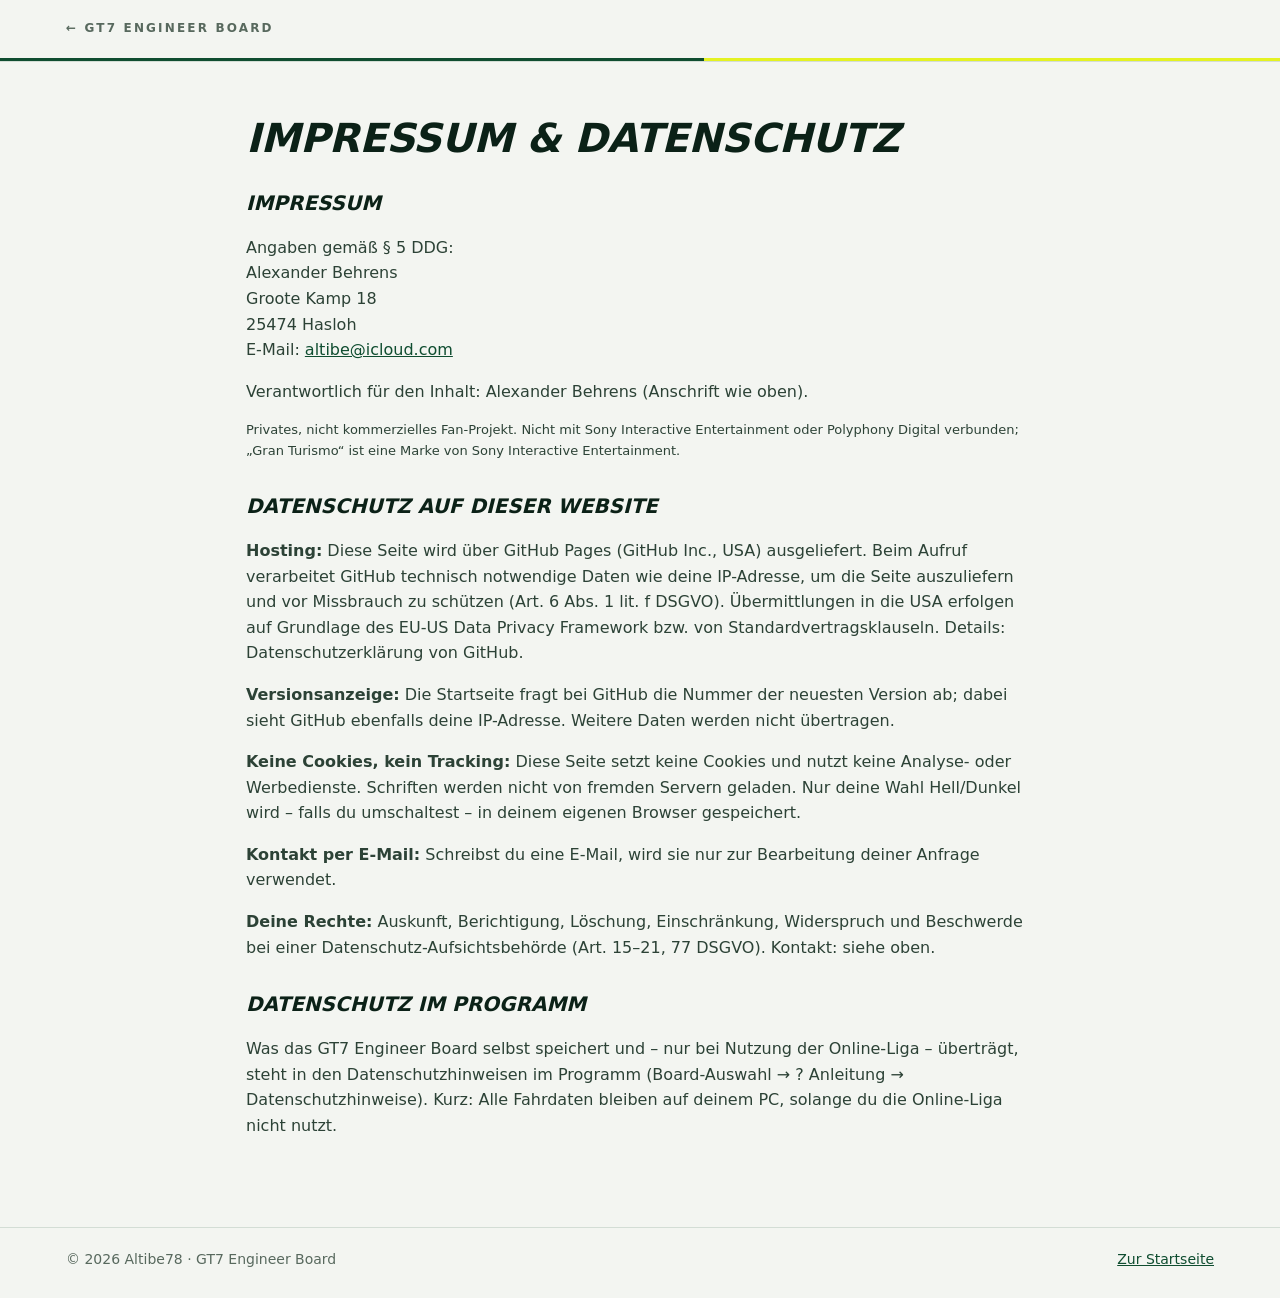
==== docs/impressum.html @ f4461c95 "Projektseite (GitHub Pages): Funktionen, Screenshots hell/dunkel, Download, Impressum Co-Authored-By" ====
<!DOCTYPE html>
<html lang="de">
<head>
<meta charset="UTF-8">
<meta name="viewport" content="width=device-width, initial-scale=1.0">
<title>Impressum &amp; Datenschutz</title>
<link rel="icon" href="img/favicon.png">
<link rel="stylesheet" href="style.css">
<meta name="robots" content="noindex">
<script>
  try { var t = localStorage.getItem('gt7-site-theme'); if (t) document.documentElement.setAttribute('data-theme', t); } catch (e) {}
</script>
</head>
<body>
  <header class="top">
    <div class="wrap top-in">
      <a class="logo" href="index.html"><span>← GT7 Engineer Board</span></a>
    </div>
  </header>

  <main class="wrap page">
    <h1>Impressum &amp; Datenschutz</h1>

    <h2>Impressum</h2>
    <p>Angaben gemäß § 5 DDG:<br>
      Alexander Behrens<br>
      Groote Kamp 18<br>
      25474 Hasloh<br>
      E-Mail: <a href="mailto:altibe@icloud.com">altibe@icloud.com</a></p>
    <p>Verantwortlich für den Inhalt: Alexander Behrens (Anschrift wie oben).</p>
    <p class="small">Privates, nicht kommerzielles Fan-Projekt. Nicht mit Sony Interactive Entertainment oder Polyphony Digital
      verbunden; „Gran Turismo“ ist eine Marke von Sony Interactive Entertainment.</p>

    <h2>Datenschutz auf dieser Website</h2>
    <p><b>Hosting:</b> Diese Seite wird über GitHub Pages (GitHub Inc., USA) ausgeliefert. Beim Aufruf verarbeitet GitHub
      technisch notwendige Daten wie deine IP-Adresse, um die Seite auszuliefern und vor Missbrauch zu schützen
      (Art. 6 Abs. 1 lit. f DSGVO). Übermittlungen in die USA erfolgen auf Grundlage des EU-US Data Privacy Framework
      bzw. von Standardvertragsklauseln. Details: Datenschutzerklärung von GitHub.</p>
    <p><b>Versionsanzeige:</b> Die Startseite fragt bei GitHub die Nummer der neuesten Version ab; dabei sieht GitHub
      ebenfalls deine IP-Adresse. Weitere Daten werden nicht übertragen.</p>
    <p><b>Keine Cookies, kein Tracking:</b> Diese Seite setzt keine Cookies und nutzt keine Analyse- oder Werbedienste.
      Schriften werden nicht von fremden Servern geladen. Nur deine Wahl Hell/Dunkel wird – falls du umschaltest – in
      deinem eigenen Browser gespeichert.</p>
    <p><b>Kontakt per E-Mail:</b> Schreibst du eine E-Mail, wird sie nur zur Bearbeitung deiner Anfrage verwendet.</p>
    <p><b>Deine Rechte:</b> Auskunft, Berichtigung, Löschung, Einschränkung, Widerspruch und Beschwerde bei einer
      Datenschutz-Aufsichtsbehörde (Art. 15–21, 77 DSGVO). Kontakt: siehe oben.</p>

    <h2>Datenschutz im Programm</h2>
    <p>Was das GT7 Engineer Board selbst speichert und – nur bei Nutzung der Online-Liga – überträgt, steht in den
      Datenschutzhinweisen im Programm (Board-Auswahl → ? Anleitung → Datenschutzhinweise). Kurz: Alle Fahrdaten bleiben
      auf deinem PC, solange du die Online-Liga nicht nutzt.</p>
  </main>

  <footer>
    <div class="wrap foot"><span>© 2026 Altibe78 · GT7 Engineer Board</span><a href="index.html">Zur Startseite</a></div>
  </footer>
</body>
</html>
---- docs/style.css ----
/* GT7 Engineer Board – Projektseite im Altibe78-Look (Racing-Gruen + Signalgelb).
   Schriften bewusst lokal/Systemschriften: keine Verbindung zu Google Fonts o. ae. */
:root{
  color-scheme: dark;
  --sans: "Saira", "Segoe UI", system-ui, -apple-system, Roboto, sans-serif;
  --brand:#0f4d30; --hi:#e4f222; --hi-ink:#0a2a1a; --accent:#e4f222;
  --bg:#070908; --panel:#0e1411; --panel-2:#131c17;
  --line:#1e2b24; --line-2:#2c3b32;
  --text:#eef2ec; --text-2:#c3cec6; --muted:#8a998f;
  --shadow:rgba(0,0,0,.6);
}
@media (prefers-color-scheme: light){
  :root:not([data-theme="dark"]){
    color-scheme: light;
    --accent:#0f4d30;
    --bg:#f3f5f1; --panel:#ffffff; --panel-2:#eef3ee;
    --line:#d3ddd5; --line-2:#b7c5bb;
    --text:#0b2117; --text-2:#2c4236; --muted:#58695e;
    --shadow:rgba(11,33,23,.16);
  }
}
:root[data-theme="light"]{
  color-scheme: light;
  --accent:#0f4d30;
  --bg:#f3f5f1; --panel:#ffffff; --panel-2:#eef3ee;
  --line:#d3ddd5; --line-2:#b7c5bb;
  --text:#0b2117; --text-2:#2c4236; --muted:#58695e;
  --shadow:rgba(11,33,23,.16);
}

*{ box-sizing:border-box; }
/* Bilder je Farbschema: th-d = dunkel, th-l = hell (versteckte Bilder laedt der Browser per lazy nicht) */
img.th-l{ display:none !important; }
:root[data-theme="light"] img.th-d{ display:none !important; }
:root[data-theme="light"] img.th-l{ display:block !important; }
@media (prefers-color-scheme: light){
  :root:not([data-theme="dark"]) img.th-d{ display:none !important; }
  :root:not([data-theme="dark"]) img.th-l{ display:block !important; }
}
html{ scroll-behavior:smooth; scroll-padding-top:72px; }
body{ margin:0; background:var(--bg); color:var(--text); font-family:var(--sans); font-size:16px; line-height:1.6; }
img{ max-width:100%; display:block; }
a{ color:var(--accent); }
.wrap{ max-width:1180px; margin:0 auto; padding:0 16px; }
.small{ font-size:13px; color:var(--muted); }

/* Kopfzeile */
.top{ position:sticky; top:0; z-index:5; background:color-mix(in srgb, var(--bg) 88%, transparent);
  backdrop-filter:blur(8px); border-bottom:1px solid var(--line); }
.top::after{ content:""; display:block; height:3px; background:linear-gradient(90deg, var(--brand) 0 55%, var(--hi) 55%); }
.top-in{ display:flex; align-items:center; justify-content:space-between; gap:12px; min-height:58px; }
.logo{ display:flex; align-items:center; gap:10px; text-decoration:none; color:var(--muted); font-size:12px;
  letter-spacing:.18em; text-transform:uppercase; font-weight:600; }
.logo img{ height:26px; width:auto; }
nav{ display:flex; align-items:center; gap:4px; }
nav a{ color:var(--text-2); text-decoration:none; font-style:italic; font-weight:800; text-transform:uppercase;
  font-size:13px; padding:6px 10px; letter-spacing:.03em; }
nav a:hover{ color:var(--text); box-shadow:inset 0 -3px 0 var(--hi); }
#theme{ font:600 12px var(--sans); color:var(--text); background:var(--panel-2); border:1px solid var(--line-2);
  border-radius:6px; padding:5px 10px; cursor:pointer; margin-left:6px; }

/* Knoepfe, Abzeichen */
.btn{ display:inline-block; text-decoration:none; font-style:italic; font-weight:800; text-transform:uppercase;
  letter-spacing:.03em; padding:12px 22px; color:var(--text); border:1px solid var(--line-2); background:var(--panel);
  clip-path:polygon(10px 0, 100% 0, calc(100% - 10px) 100%, 0 100%); }
.btn.primary{ background:var(--hi); color:var(--hi-ink); border-color:var(--hi); }
.btn:hover{ filter:brightness(1.08); }
.btn.big{ font-size:18px; padding:16px 30px; }
.badge{ display:inline-block; font-size:12px; font-weight:700; letter-spacing:.12em; text-transform:uppercase;
  color:var(--hi-ink); background:var(--hi); padding:3px 10px; transform:skewX(-12deg); }

/* Kopfbereich */
.hero{ display:grid; grid-template-columns:1fr 1.15fr; gap:32px; align-items:center; padding-top:56px; padding-bottom:40px; }
h1{ font-size:clamp(34px, 5vw, 58px); line-height:1.02; margin:16px 0 18px; font-style:italic; font-weight:900;
  text-transform:uppercase; letter-spacing:-.01em; }
h1 em{ color:var(--accent); }
.lead{ font-size:18px; color:var(--text-2); margin:0 0 24px; max-width:520px; }
.cta{ display:flex; gap:12px; flex-wrap:wrap; }
.facts{ list-style:none; padding:0; margin:28px 0 0; display:flex; gap:28px; flex-wrap:wrap; color:var(--muted); font-size:14px; }
.facts b{ display:block; color:var(--text); font-size:26px; font-style:italic; font-weight:900; line-height:1.1; }
.hero-img{ width:100%; border-radius:6px; }

/* Abschnitte */
section{ padding-top:40px; padding-bottom:40px; }
h2.sec, .dl h2{ font-size:clamp(26px, 3.4vw, 36px); font-style:italic; font-weight:900; text-transform:uppercase; margin:0 0 28px; }
h2.sec::before{ content:""; display:inline-block; width:26px; height:7px; margin-right:12px; vertical-align:8px;
  background:var(--hi); transform:skewX(-30deg); box-shadow:0 0 0 1px var(--brand); }

.feat{ display:grid; grid-template-columns:1.5fr 1fr; gap:36px; align-items:center; margin:0 0 64px; }
.feat.rev{ grid-template-columns:1fr 1.5fr; }
.feat.rev figure{ order:2; }
.feat figure{ margin:0; }
.shot{ width:100%; border-radius:8px; border:1px solid var(--line-2); box-shadow:0 18px 40px var(--shadow); }
.num{ display:inline-block; font-style:italic; font-weight:900; font-size:13px; color:var(--hi-ink); background:var(--hi);
  padding:1px 8px; transform:skewX(-12deg); }
h3{ font-size:28px; font-style:italic; font-weight:900; text-transform:uppercase; margin:10px 0 8px; line-height:1.1; }
.feat p{ color:var(--text-2); margin:0 0 12px; }
.feat ul{ margin:0; padding-left:0; list-style:none; }
.feat li{ position:relative; padding-left:20px; margin:6px 0; color:var(--text-2); }
.feat li::before{ content:""; position:absolute; left:0; top:.7em; width:10px; height:3px; background:var(--hi);
  transform:skewX(-30deg); box-shadow:0 0 0 1px var(--brand); }
.feat li b{ color:var(--text); }

/* Race Engineer: Sprechblasen statt Screenshot */
.voice{ background:var(--panel); border:1px solid var(--line-2); border-radius:8px; padding:28px; display:flex;
  flex-direction:column; gap:12px; box-shadow:0 18px 40px var(--shadow); }
.bubble{ align-self:flex-start; background:var(--panel-2); border:1px solid var(--line-2); border-left:4px solid var(--hi);
  padding:10px 16px; border-radius:4px 14px 14px 4px; font-size:19px; font-style:italic; font-weight:700; }
.bubble:nth-child(even){ align-self:flex-end; }
.wave{ display:flex; gap:5px; align-items:center; height:44px; margin-top:6px; }
.wave i{ width:6px; background:var(--accent); border-radius:3px; animation:wave 1.1s ease-in-out infinite; }
.wave i:nth-child(3n){ animation-delay:-.3s; } .wave i:nth-child(3n+1){ animation-delay:-.6s; } .wave i:nth-child(4n){ animation-delay:-.9s; }
@keyframes wave{ 0%,100%{ height:8px; } 50%{ height:40px; } }
@media (prefers-reduced-motion: reduce){ .wave i{ animation:none; height:20px; } }

.more{ display:grid; grid-template-columns:repeat(4, 1fr); gap:14px; }
.more div{ background:var(--panel); border:1px solid var(--line); border-radius:8px; padding:16px 18px; }
h4{ margin:0 0 4px; font-style:italic; font-weight:900; text-transform:uppercase; font-size:16px; }
.more p{ margin:0; color:var(--muted); font-size:14px; }

/* Ablauf */
.steps{ list-style:none; padding:0; margin:0 0 32px; display:grid; grid-template-columns:repeat(3, 1fr); gap:14px; }
.steps li{ background:var(--panel); border:1px solid var(--line); border-radius:8px; padding:20px; }
.steps span{ display:inline-block; font-size:28px; font-weight:900; font-style:italic; color:var(--accent); }
.steps p{ margin:4px 0 0; color:var(--text-2); font-size:15px; }
.setup{ margin:0 auto; max-width:900px; }
figcaption{ text-align:center; color:var(--muted); font-size:14px; margin-top:12px; }

/* Download */
.dl{ display:grid; grid-template-columns:1.6fr 1fr; gap:32px; align-items:center; background:var(--panel);
  border:1px solid var(--line-2); border-radius:10px; padding:32px; position:relative; overflow:hidden; }
.dl::before{ content:""; position:absolute; inset:0 auto 0 0; width:6px; background:var(--hi); }
.dl h2{ margin:12px 0 10px; }
.dl p, .dl li{ color:var(--text-2); }
.dl ol{ padding-left:20px; }
.dl-btns{ display:flex; flex-direction:column; gap:10px; align-items:center; text-align:center; }

footer{ border-top:1px solid var(--line); margin-top:32px; }
.foot{ display:flex; flex-wrap:wrap; gap:8px 24px; justify-content:space-between; align-items:center; padding-top:20px;
  padding-bottom:28px; font-size:14px; color:var(--muted); }

/* Unterseite */
.page{ max-width:820px; padding-top:40px; padding-bottom:40px; }
.page h1{ font-size:clamp(28px, 4vw, 40px); }
.page h2{ font-size:20px; font-style:italic; font-weight:900; text-transform:uppercase; margin:28px 0 8px; }
.page p, .page li{ color:var(--text-2); }

@media (max-width:900px){
  .hero, .feat, .feat.rev, .dl{ grid-template-columns:1fr; }
  .feat.rev figure{ order:0; }
  .hero{ padding-top:32px; }
  .more{ grid-template-columns:1fr 1fr; }
  .steps{ grid-template-columns:1fr; }
  .feat{ gap:18px; margin-bottom:48px; }
}
@media (max-width:560px){
  nav a{ display:none; }
  .logo span{ display:none; }
  .more{ grid-template-columns:1fr; }
  .dl{ padding:22px; }
  .btn.big{ font-size:16px; padding:14px 22px; }
}
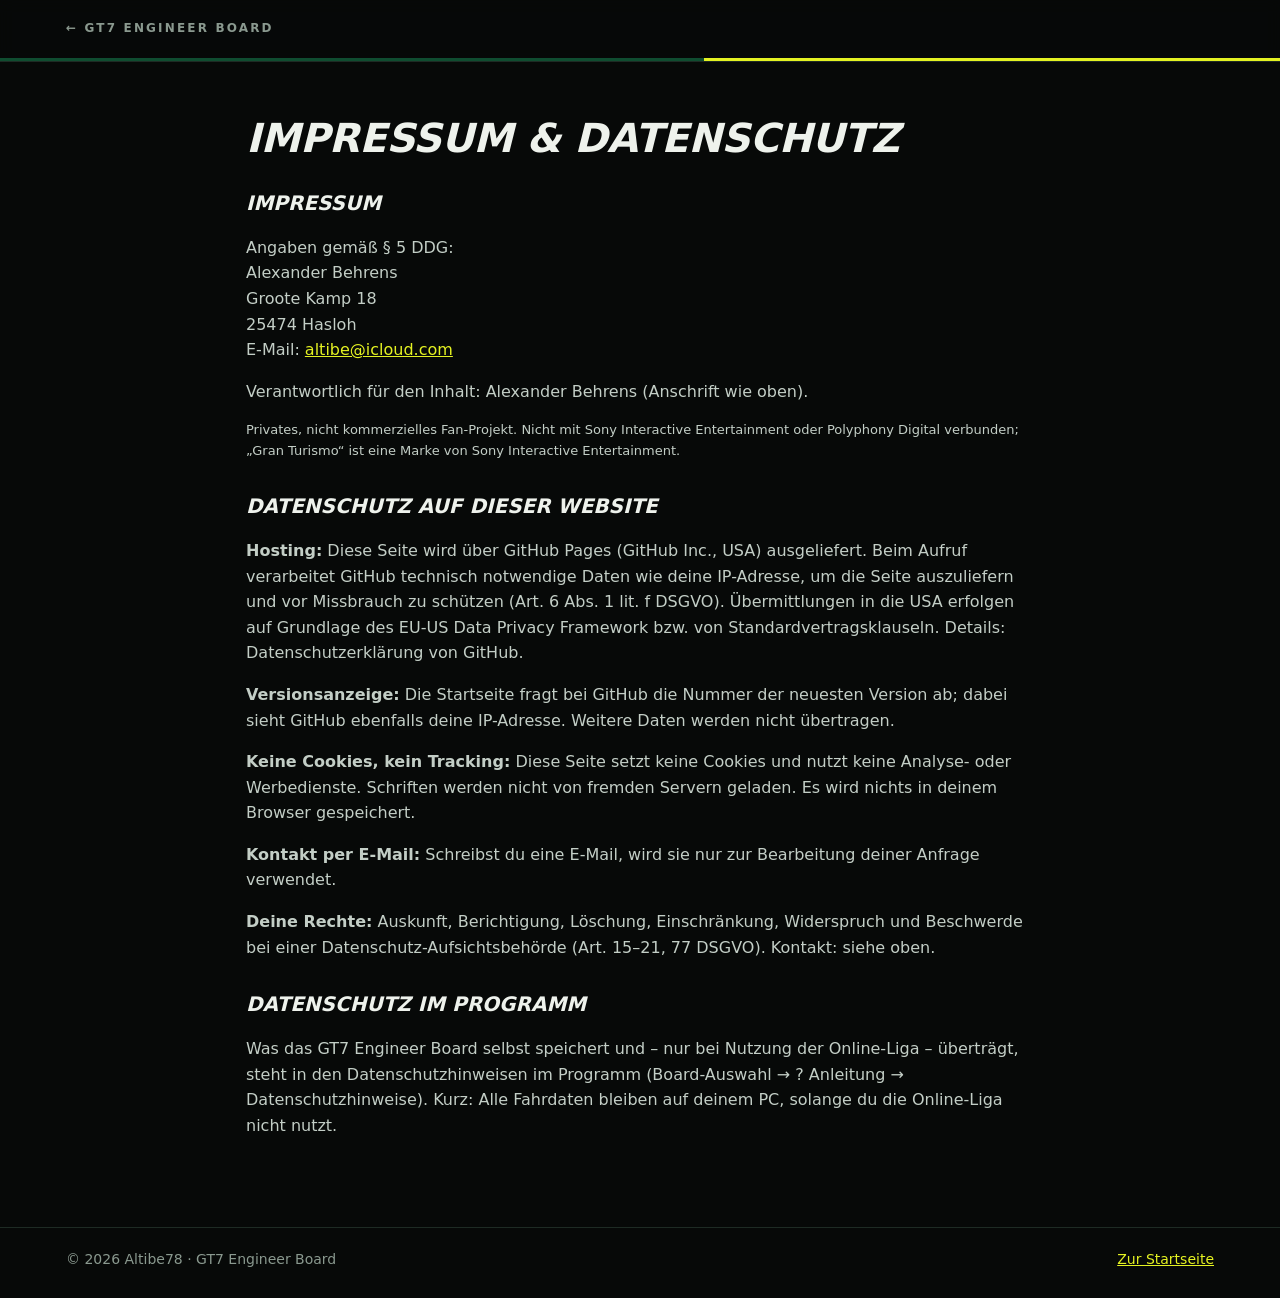
==== commit 381f7392: "Projektseite: festes Design A (dunkel mit hellen Baendern), Abschnitt Hell oder Dunkel, kein Umschal" ====
--- a/docs/impressum.html
+++ b/docs/impressum.html
@@ -1,5 +1,5 @@
 <!DOCTYPE html>
-<html lang="de">
+<html lang="de" data-theme="dark">
 <head>
 <meta charset="UTF-8">
 <meta name="viewport" content="width=device-width, initial-scale=1.0">
@@ -7,9 +7,6 @@
 <link rel="icon" href="img/favicon.png">
 <link rel="stylesheet" href="style.css">
 <meta name="robots" content="noindex">
-<script>
-  try { var t = localStorage.getItem('gt7-site-theme'); if (t) document.documentElement.setAttribute('data-theme', t); } catch (e) {}
-</script>
 </head>
 <body>
   <header class="top">
@@ -39,8 +36,7 @@
     <p><b>Versionsanzeige:</b> Die Startseite fragt bei GitHub die Nummer der neuesten Version ab; dabei sieht GitHub
       ebenfalls deine IP-Adresse. Weitere Daten werden nicht übertragen.</p>
     <p><b>Keine Cookies, kein Tracking:</b> Diese Seite setzt keine Cookies und nutzt keine Analyse- oder Werbedienste.
-      Schriften werden nicht von fremden Servern geladen. Nur deine Wahl Hell/Dunkel wird – falls du umschaltest – in
-      deinem eigenen Browser gespeichert.</p>
+      Schriften werden nicht von fremden Servern geladen. Es wird nichts in deinem Browser gespeichert.</p>
     <p><b>Kontakt per E-Mail:</b> Schreibst du eine E-Mail, wird sie nur zur Bearbeitung deiner Anfrage verwendet.</p>
     <p><b>Deine Rechte:</b> Auskunft, Berichtigung, Löschung, Einschränkung, Widerspruch und Beschwerde bei einer
       Datenschutz-Aufsichtsbehörde (Art. 15–21, 77 DSGVO). Kontakt: siehe oben.</p>
--- a/docs/style.css
+++ b/docs/style.css
@@ -160,3 +160,23 @@
   .dl{ padding:22px; }
   .btn.big{ font-size:16px; padding:14px 22px; }
 }
+
+/* ---------- Baender: Abschnitte abwechselnd hell/dunkel (feste Farben, kein Umschalter) ---------- */
+.t-dark{
+  --accent:#e4f222;
+  --bg:#070908; --panel:#0e1411; --panel-2:#131c17;
+  --line:#1e2b24; --line-2:#2c3b32;
+  --text:#eef2ec; --text-2:#c3cec6; --muted:#8a998f;
+  --shadow:rgba(0,0,0,.6);
+}
+.t-light{
+  --accent:#0f4d30;
+  --bg:#f3f5f1; --panel:#ffffff; --panel-2:#eef3ee;
+  --line:#d3ddd5; --line-2:#b7c5bb;
+  --text:#0b2117; --text-2:#2c4236; --muted:#58695e;
+  --shadow:rgba(11,33,23,.16);
+}
+.band{ background:var(--bg); color:var(--text); box-shadow:0 0 0 100vmax var(--bg); clip-path:inset(0 -100vmax); }
+.feat.band{ margin:0; padding-top:64px; padding-bottom:64px; }
+#funktionen{ padding-bottom:0; }
+.more.band{ padding-top:48px; padding-bottom:48px; }
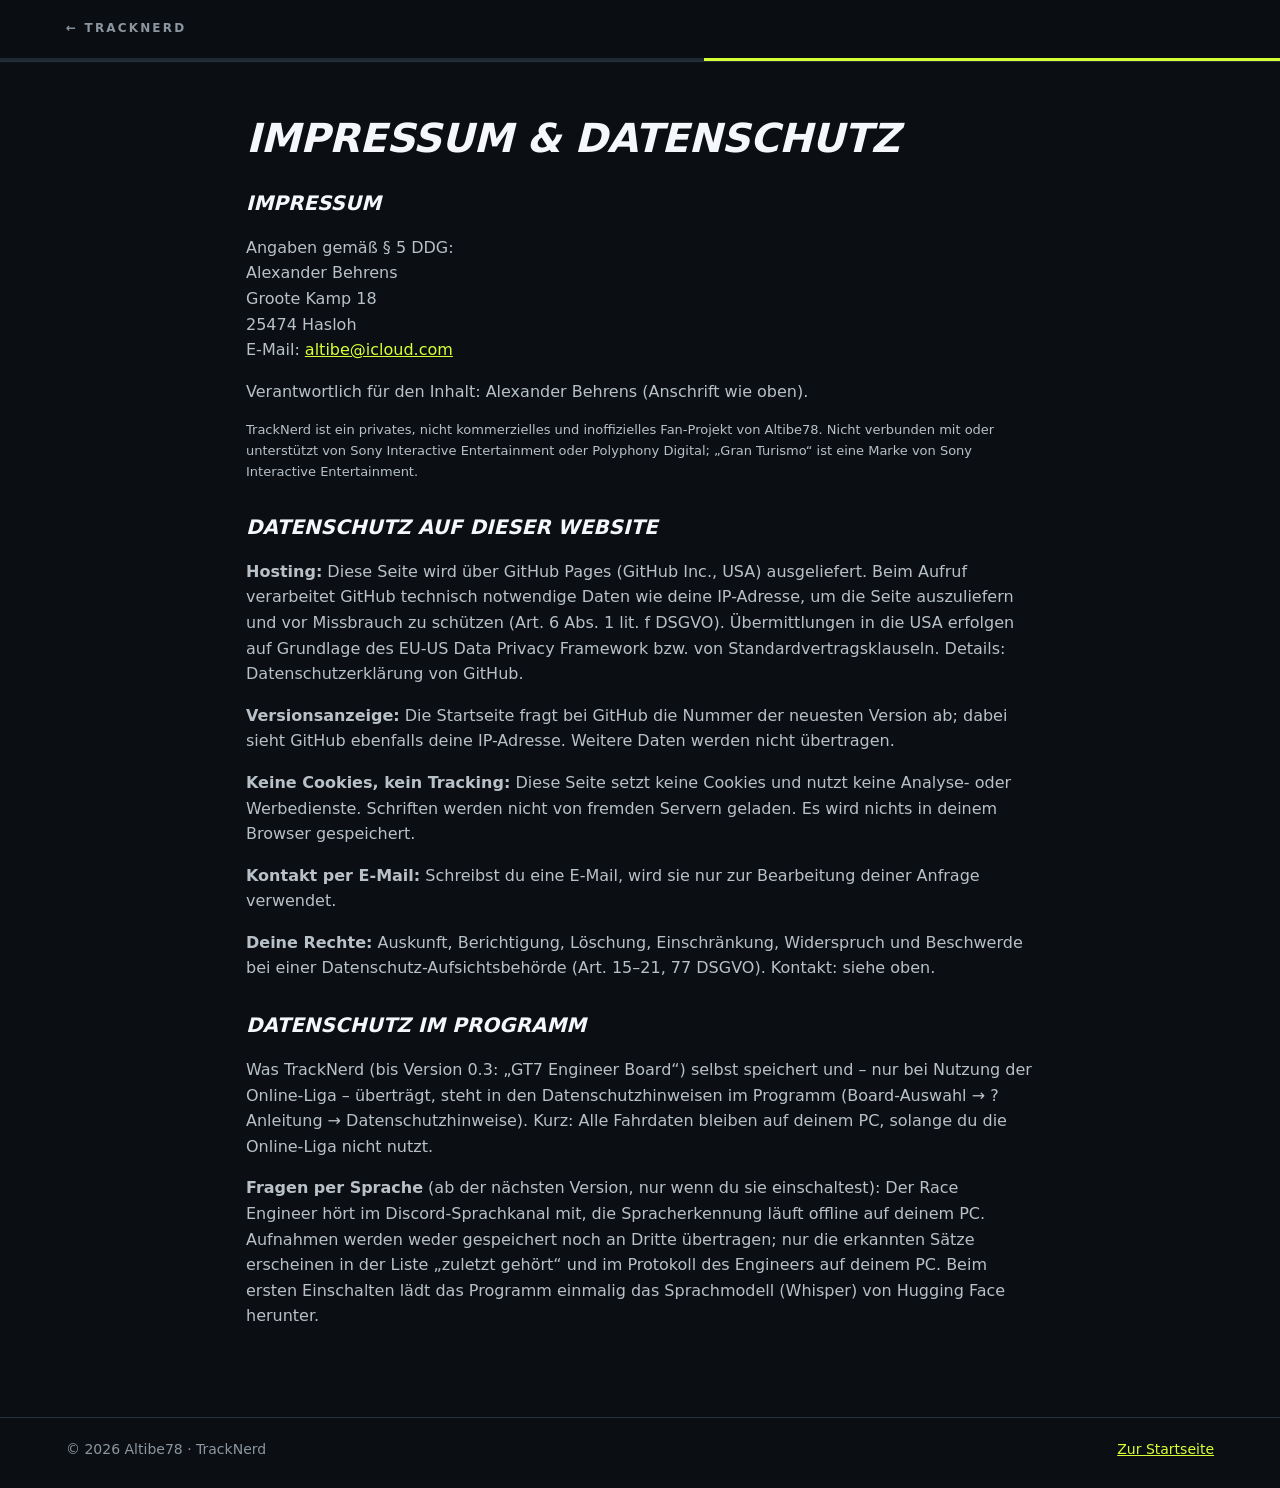
==== commit 1ddbb113: "Projektseite und README: TrackNerd (CI v1.0) -- Farben, Wortmarke, Claim, neue Screenshots ohne Frem" ====
--- a/docs/impressum.html
+++ b/docs/impressum.html
@@ -11,7 +11,7 @@
 <body>
   <header class="top">
     <div class="wrap top-in">
-      <a class="logo" href="index.html"><span>← GT7 Engineer Board</span></a>
+      <a class="logo" href="index.html"><span>← TrackNerd</span></a>
     </div>
   </header>
 
@@ -25,8 +25,9 @@
       25474 Hasloh<br>
       E-Mail: <a href="mailto:altibe@icloud.com">altibe@icloud.com</a></p>
     <p>Verantwortlich für den Inhalt: Alexander Behrens (Anschrift wie oben).</p>
-    <p class="small">Privates, nicht kommerzielles Fan-Projekt. Nicht mit Sony Interactive Entertainment oder Polyphony Digital
-      verbunden; „Gran Turismo“ ist eine Marke von Sony Interactive Entertainment.</p>
+    <p class="small">TrackNerd ist ein privates, nicht kommerzielles und inoffizielles Fan-Projekt von Altibe78. Nicht verbunden
+      mit oder unterstützt von Sony Interactive Entertainment oder Polyphony Digital; „Gran Turismo“ ist eine Marke von Sony
+      Interactive Entertainment.</p>
 
     <h2>Datenschutz auf dieser Website</h2>
     <p><b>Hosting:</b> Diese Seite wird über GitHub Pages (GitHub Inc., USA) ausgeliefert. Beim Aufruf verarbeitet GitHub
@@ -42,13 +43,18 @@
       Datenschutz-Aufsichtsbehörde (Art. 15–21, 77 DSGVO). Kontakt: siehe oben.</p>
 
     <h2>Datenschutz im Programm</h2>
-    <p>Was das GT7 Engineer Board selbst speichert und – nur bei Nutzung der Online-Liga – überträgt, steht in den
+    <p>Was TrackNerd (bis Version 0.3: „GT7 Engineer Board“) selbst speichert und – nur bei Nutzung der Online-Liga – überträgt, steht in den
       Datenschutzhinweisen im Programm (Board-Auswahl → ? Anleitung → Datenschutzhinweise). Kurz: Alle Fahrdaten bleiben
       auf deinem PC, solange du die Online-Liga nicht nutzt.</p>
+    <p><b>Fragen per Sprache</b> (ab der nächsten Version, nur wenn du sie einschaltest): Der Race Engineer hört im
+      Discord-Sprachkanal mit, die Spracherkennung läuft offline auf deinem PC. Aufnahmen werden weder gespeichert noch
+      an Dritte übertragen; nur die erkannten Sätze erscheinen in der Liste „zuletzt gehört“ und im Protokoll des Engineers
+      auf deinem PC. Beim ersten Einschalten
+      lädt das Programm einmalig das Sprachmodell (Whisper) von Hugging Face herunter.</p>
   </main>
 
   <footer>
-    <div class="wrap foot"><span>© 2026 Altibe78 · GT7 Engineer Board</span><a href="index.html">Zur Startseite</a></div>
+    <div class="wrap foot"><span>© 2026 Altibe78 · TrackNerd</span><a href="index.html">Zur Startseite</a></div>
   </footer>
 </body>
 </html>
--- a/docs/style.css
+++ b/docs/style.css
@@ -1,31 +1,33 @@
-/* GT7 Engineer Board – Projektseite im Altibe78-Look (Racing-Gruen + Signalgelb).
+/* TrackNerd – Projektseite nach CI v1.0 (Track Lime, Track Dark, Asphalt, Apex Gray, Clean White).
+   Lime nie als Text auf Hell: dort sind Akzente Asphalt.
    Schriften bewusst lokal/Systemschriften: keine Verbindung zu Google Fonts o. ae. */
 :root{
   color-scheme: dark;
   --sans: "Saira", "Segoe UI", system-ui, -apple-system, Roboto, sans-serif;
-  --brand:#0f4d30; --hi:#e4f222; --hi-ink:#0a2a1a; --accent:#e4f222;
-  --bg:#070908; --panel:#0e1411; --panel-2:#131c17;
-  --line:#1e2b24; --line-2:#2c3b32;
-  --text:#eef2ec; --text-2:#c3cec6; --muted:#8a998f;
+  --brand:#1F2933; --hi:#D6FF35; --hi-ink:#0B0F14;
+  --accent:#D6FF35;
+  --bg:#0B0F14; --panel:#1F2933; --panel-2:#26323d;
+  --line:#26313c; --line-2:#34414d;
+  --text:#F5F7FA; --text-2:#B8C0C8; --muted:#8C96A0;
   --shadow:rgba(0,0,0,.6);
 }
 @media (prefers-color-scheme: light){
   :root:not([data-theme="dark"]){
     color-scheme: light;
-    --accent:#0f4d30;
-    --bg:#f3f5f1; --panel:#ffffff; --panel-2:#eef3ee;
-    --line:#d3ddd5; --line-2:#b7c5bb;
-    --text:#0b2117; --text-2:#2c4236; --muted:#58695e;
-    --shadow:rgba(11,33,23,.16);
+    --accent:#1F2933;
+    --bg:#F5F7FA; --panel:#ffffff; --panel-2:#edf0f3;
+    --line:#dde2e7; --line-2:#c6cdd4;
+    --text:#0B0F14; --text-2:#1F2933; --muted:#46525F;
+    --shadow:rgba(11,15,20,.14);
   }
 }
 :root[data-theme="light"]{
   color-scheme: light;
-  --accent:#0f4d30;
-  --bg:#f3f5f1; --panel:#ffffff; --panel-2:#eef3ee;
-  --line:#d3ddd5; --line-2:#b7c5bb;
-  --text:#0b2117; --text-2:#2c4236; --muted:#58695e;
-  --shadow:rgba(11,33,23,.16);
+  --accent:#1F2933;
+  --bg:#F5F7FA; --panel:#ffffff; --panel-2:#edf0f3;
+  --line:#dde2e7; --line-2:#c6cdd4;
+  --text:#0B0F14; --text-2:#1F2933; --muted:#46525F;
+  --shadow:rgba(11,15,20,.14);
 }
 
 *{ box-sizing:border-box; }
@@ -163,20 +165,34 @@
 
 /* ---------- Baender: Abschnitte abwechselnd hell/dunkel (feste Farben, kein Umschalter) ---------- */
 .t-dark{
-  --accent:#e4f222;
-  --bg:#070908; --panel:#0e1411; --panel-2:#131c17;
-  --line:#1e2b24; --line-2:#2c3b32;
-  --text:#eef2ec; --text-2:#c3cec6; --muted:#8a998f;
+  --accent:#D6FF35;
+  --bg:#0B0F14; --panel:#1F2933; --panel-2:#26323d;
+  --line:#26313c; --line-2:#34414d;
+  --text:#F5F7FA; --text-2:#B8C0C8; --muted:#8C96A0;
   --shadow:rgba(0,0,0,.6);
 }
 .t-light{
-  --accent:#0f4d30;
-  --bg:#f3f5f1; --panel:#ffffff; --panel-2:#eef3ee;
-  --line:#d3ddd5; --line-2:#b7c5bb;
-  --text:#0b2117; --text-2:#2c4236; --muted:#58695e;
-  --shadow:rgba(11,33,23,.16);
+  --accent:#1F2933;
+  --bg:#F5F7FA; --panel:#ffffff; --panel-2:#edf0f3;
+  --line:#dde2e7; --line-2:#c6cdd4;
+  --text:#0B0F14; --text-2:#1F2933; --muted:#46525F;
+  --shadow:rgba(11,15,20,.14);
 }
 .band{ background:var(--bg); color:var(--text); box-shadow:0 0 0 100vmax var(--bg); clip-path:inset(0 -100vmax); }
 .feat.band{ margin:0; padding-top:64px; padding-bottom:64px; }
 #funktionen{ padding-bottom:0; }
 .more.band{ padding-top:48px; padding-bottom:48px; }
+
+/* TrackNerd-Ergaenzungen (19.10.2026) */
+.hero h1{ font-size:clamp(32px, 4.4vw, 54px); }
+.hero h1 em{ display:block; }
+.hero-img.shot{ border-radius:8px; }
+.intro{ color:var(--muted); margin:-12px 0 28px; }
+.new{ display:inline-block; vertical-align:middle; font-size:11px; font-style:normal; font-weight:700; letter-spacing:.08em;
+  text-transform:uppercase; color:var(--hi-ink); background:var(--hi); padding:1px 8px; border-radius:3px; margin-left:4px; }
+.t-light .new{ background:var(--hi); box-shadow:inset 0 0 0 1px #1F2933; }
+.feat .tall{ max-width:560px; justify-self:center; }
+.bubble.ask{ border-left-color:var(--muted); font-weight:600; color:var(--text-2); }
+.pair{ display:grid; grid-template-columns:1fr 1fr; gap:24px; align-items:start; }
+.pair figure{ margin:0; }
+@media (max-width:900px){ .pair{ grid-template-columns:1fr; } }
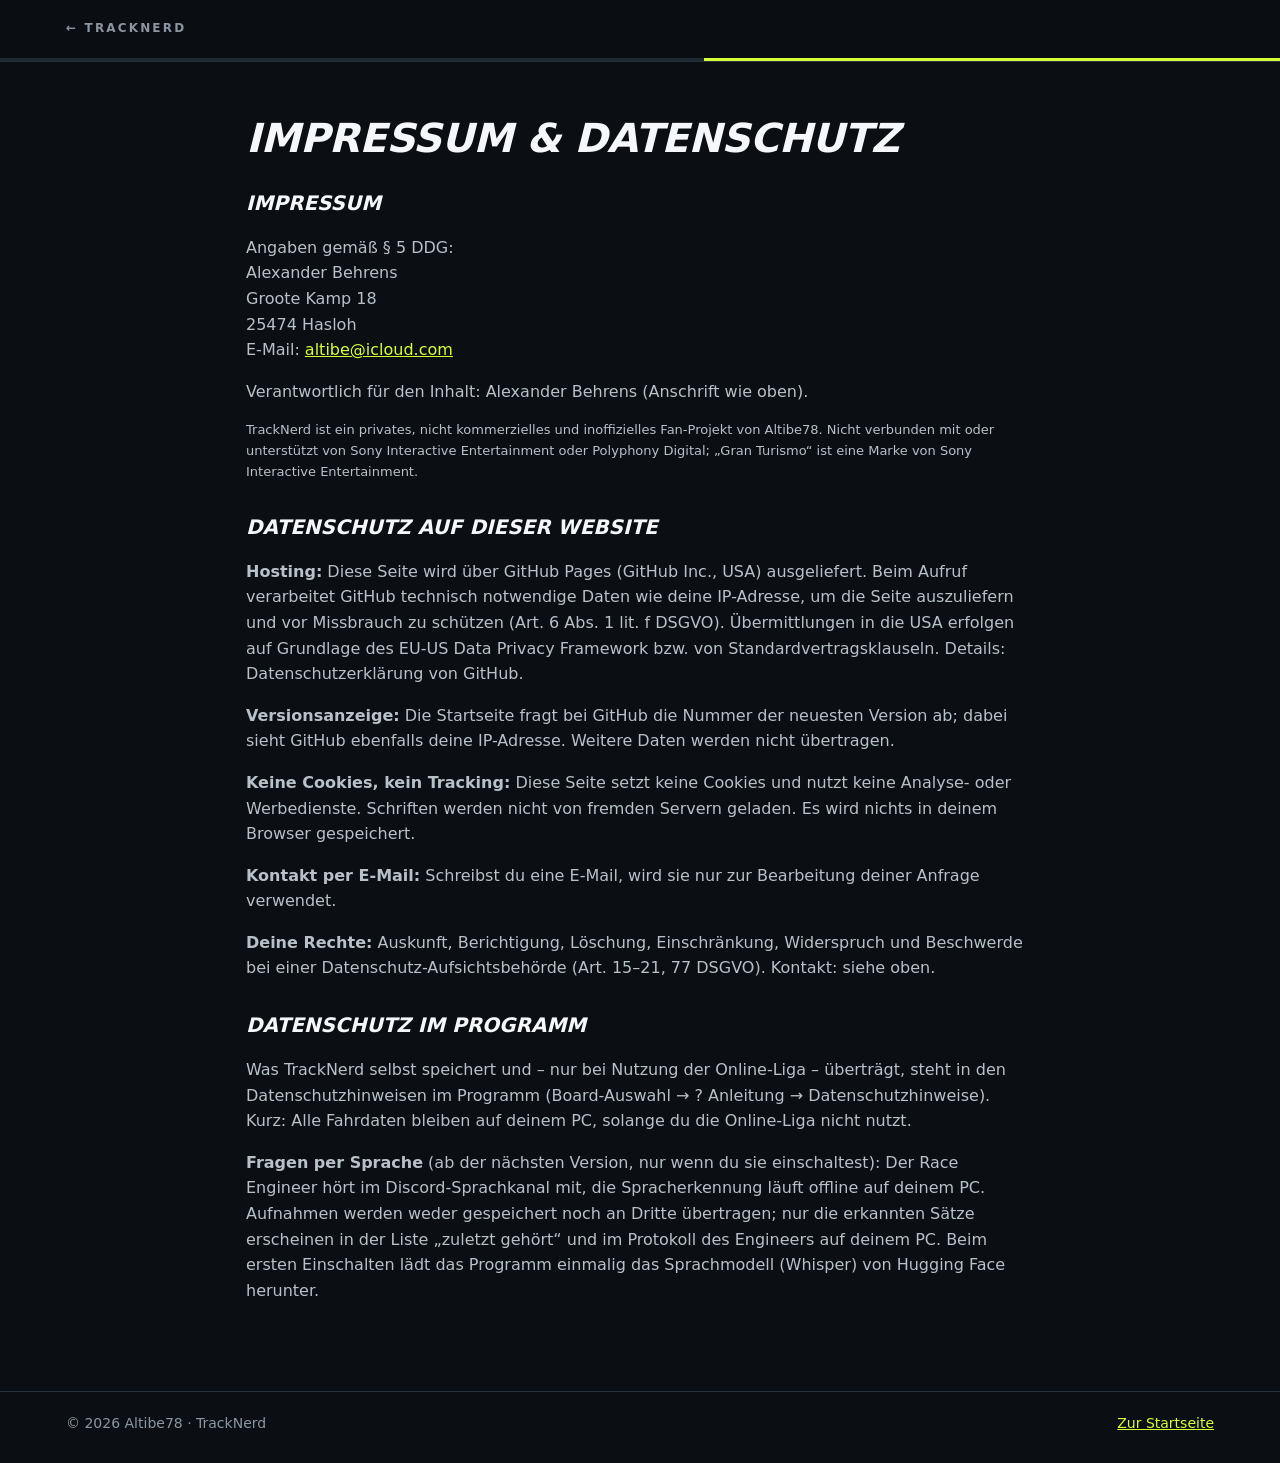
==== commit 2574f5f1: "Projektseite, Impressum, README: nur noch TrackNerd Co-Authored-By: Claude Opus 5.5 <noreply@anthrop" ====
--- a/docs/impressum.html
+++ b/docs/impressum.html
@@ -43,7 +43,7 @@
       Datenschutz-Aufsichtsbehörde (Art. 15–21, 77 DSGVO). Kontakt: siehe oben.</p>
 
     <h2>Datenschutz im Programm</h2>
-    <p>Was TrackNerd (bis Version 0.3: „GT7 Engineer Board“) selbst speichert und – nur bei Nutzung der Online-Liga – überträgt, steht in den
+    <p>Was TrackNerd selbst speichert und – nur bei Nutzung der Online-Liga – überträgt, steht in den
       Datenschutzhinweisen im Programm (Board-Auswahl → ? Anleitung → Datenschutzhinweise). Kurz: Alle Fahrdaten bleiben
       auf deinem PC, solange du die Online-Liga nicht nutzt.</p>
     <p><b>Fragen per Sprache</b> (ab der nächsten Version, nur wenn du sie einschaltest): Der Race Engineer hört im
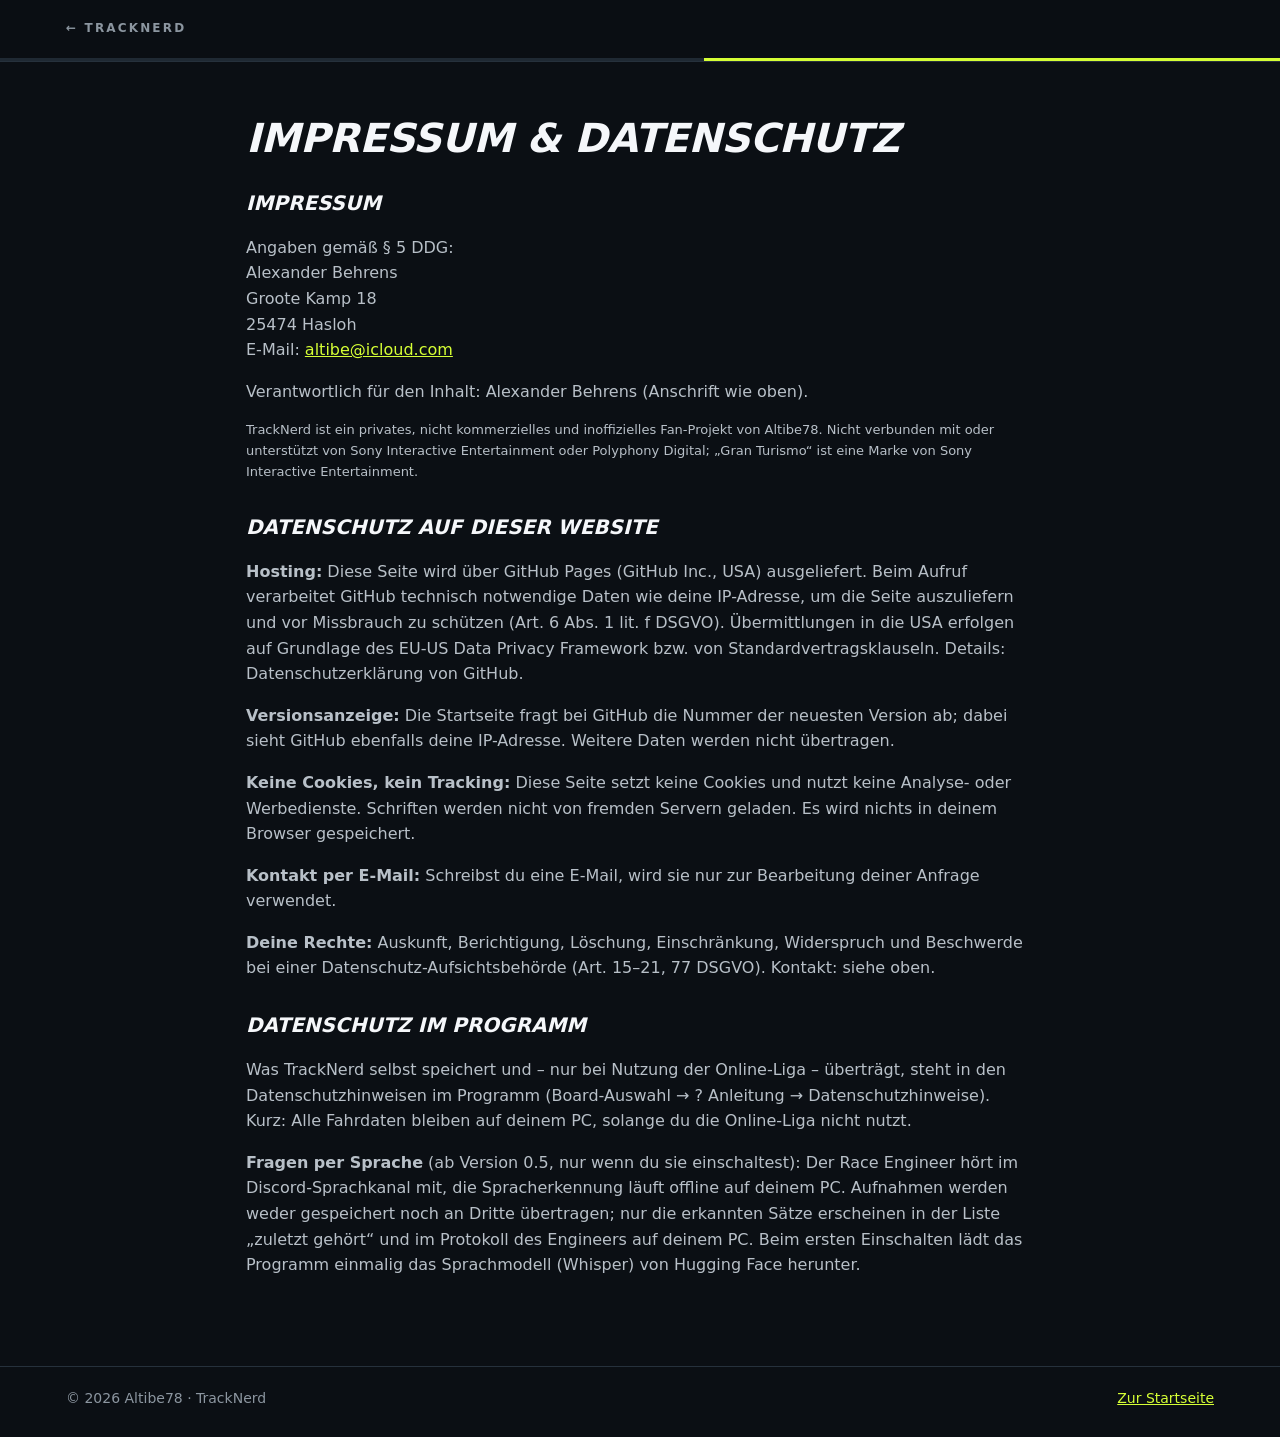
==== commit 9addaa51: "Projektseite: Vorschau 0.5.0 zum Download, Funktionen als 'Vorschau 0.5' markiert Co-Authored-By: Cl" ====
--- a/docs/impressum.html
+++ b/docs/impressum.html
@@ -46,7 +46,7 @@
     <p>Was TrackNerd selbst speichert und – nur bei Nutzung der Online-Liga – überträgt, steht in den
       Datenschutzhinweisen im Programm (Board-Auswahl → ? Anleitung → Datenschutzhinweise). Kurz: Alle Fahrdaten bleiben
       auf deinem PC, solange du die Online-Liga nicht nutzt.</p>
-    <p><b>Fragen per Sprache</b> (ab der nächsten Version, nur wenn du sie einschaltest): Der Race Engineer hört im
+    <p><b>Fragen per Sprache</b> (ab Version 0.5, nur wenn du sie einschaltest): Der Race Engineer hört im
       Discord-Sprachkanal mit, die Spracherkennung läuft offline auf deinem PC. Aufnahmen werden weder gespeichert noch
       an Dritte übertragen; nur die erkannten Sätze erscheinen in der Liste „zuletzt gehört“ und im Protokoll des Engineers
       auf deinem PC. Beim ersten Einschalten
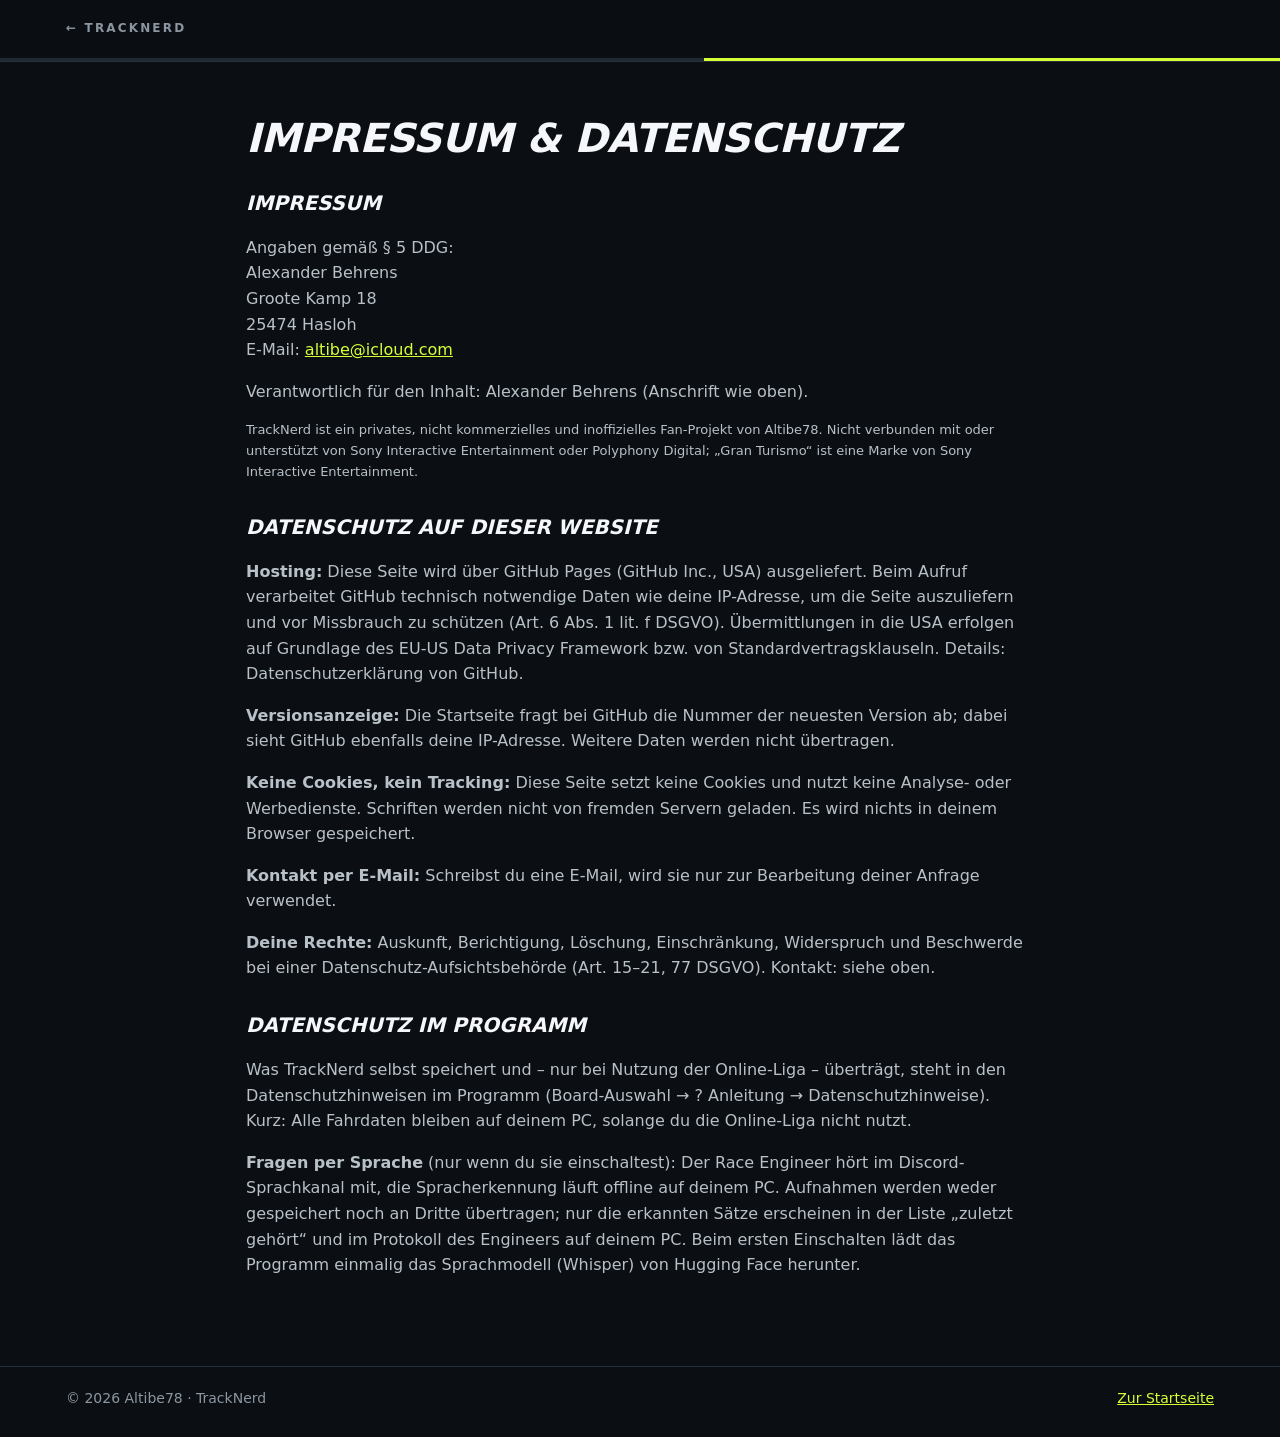
==== commit 5be28288: "Projektseite: 0.5.1 ist die regulaere Version -- Vorschau-Hinweise entfernt Co-Authored-By: Claude O" ====
--- a/docs/impressum.html
+++ b/docs/impressum.html
@@ -46,7 +46,7 @@
     <p>Was TrackNerd selbst speichert und – nur bei Nutzung der Online-Liga – überträgt, steht in den
       Datenschutzhinweisen im Programm (Board-Auswahl → ? Anleitung → Datenschutzhinweise). Kurz: Alle Fahrdaten bleiben
       auf deinem PC, solange du die Online-Liga nicht nutzt.</p>
-    <p><b>Fragen per Sprache</b> (ab Version 0.5, nur wenn du sie einschaltest): Der Race Engineer hört im
+    <p><b>Fragen per Sprache</b> (nur wenn du sie einschaltest): Der Race Engineer hört im
       Discord-Sprachkanal mit, die Spracherkennung läuft offline auf deinem PC. Aufnahmen werden weder gespeichert noch
       an Dritte übertragen; nur die erkannten Sätze erscheinen in der Liste „zuletzt gehört“ und im Protokoll des Engineers
       auf deinem PC. Beim ersten Einschalten
